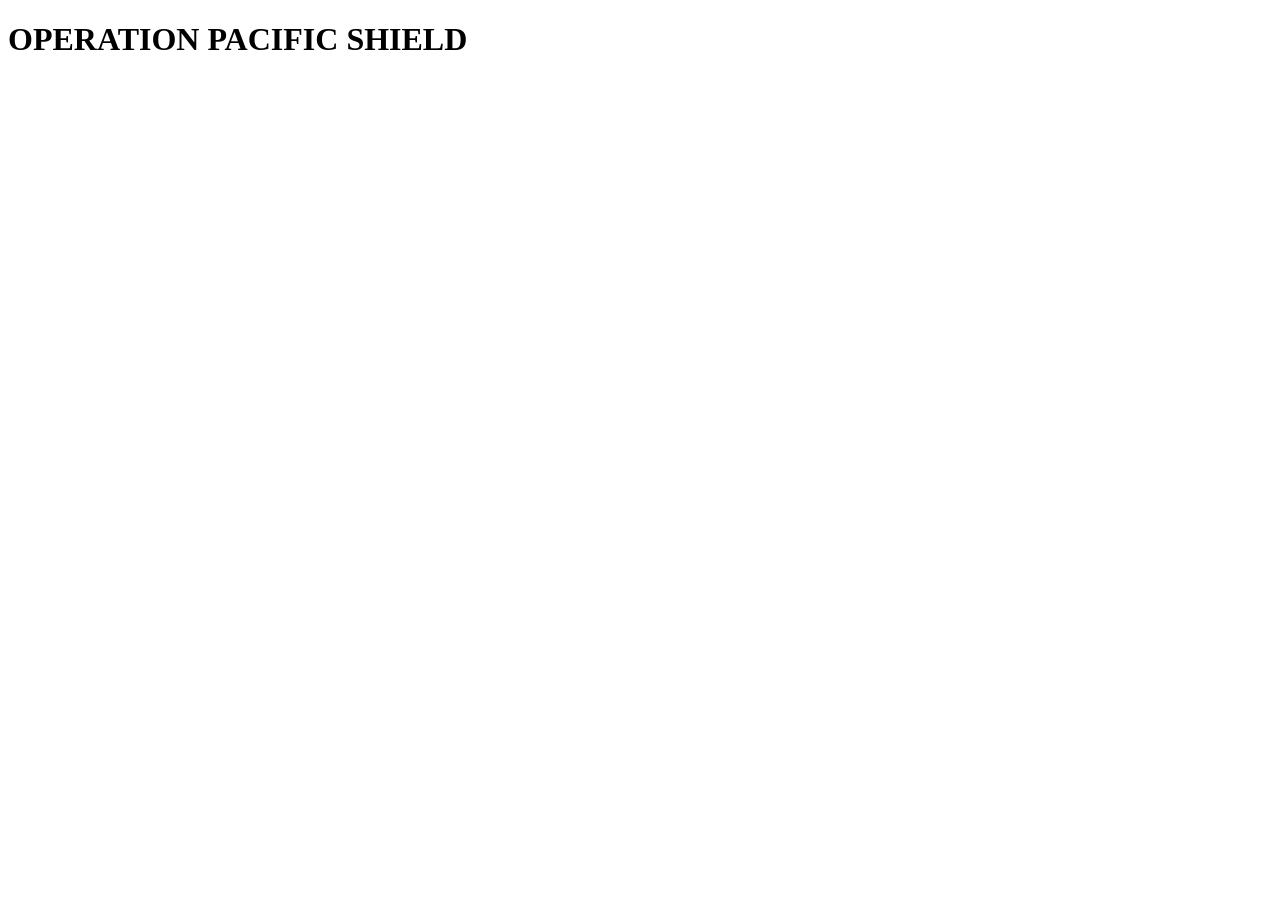
==== source/index.html @ 9c230652 "Publish editable Operation Pacific Shield project file: source/index.html" ====
<!DOCTYPE html><html lang="en"><head><meta charset="utf-8"><meta name="viewport" content="width=device-width, initial-scale=1, viewport-fit=cover"><title>Operation Pacific Shield</title><meta name="color-scheme" content="light dark">
<link rel="stylesheet" href="style.css"></head><body>
<header><h1>OPERATION PACIFIC SHIELD</h1><span class="st" id="top"></span></header>
<div id="opsAlert" role="alert" hidden></div><nav id="nav"></nav><main id="v"></main>
<script src="app.js"></script></body></html>
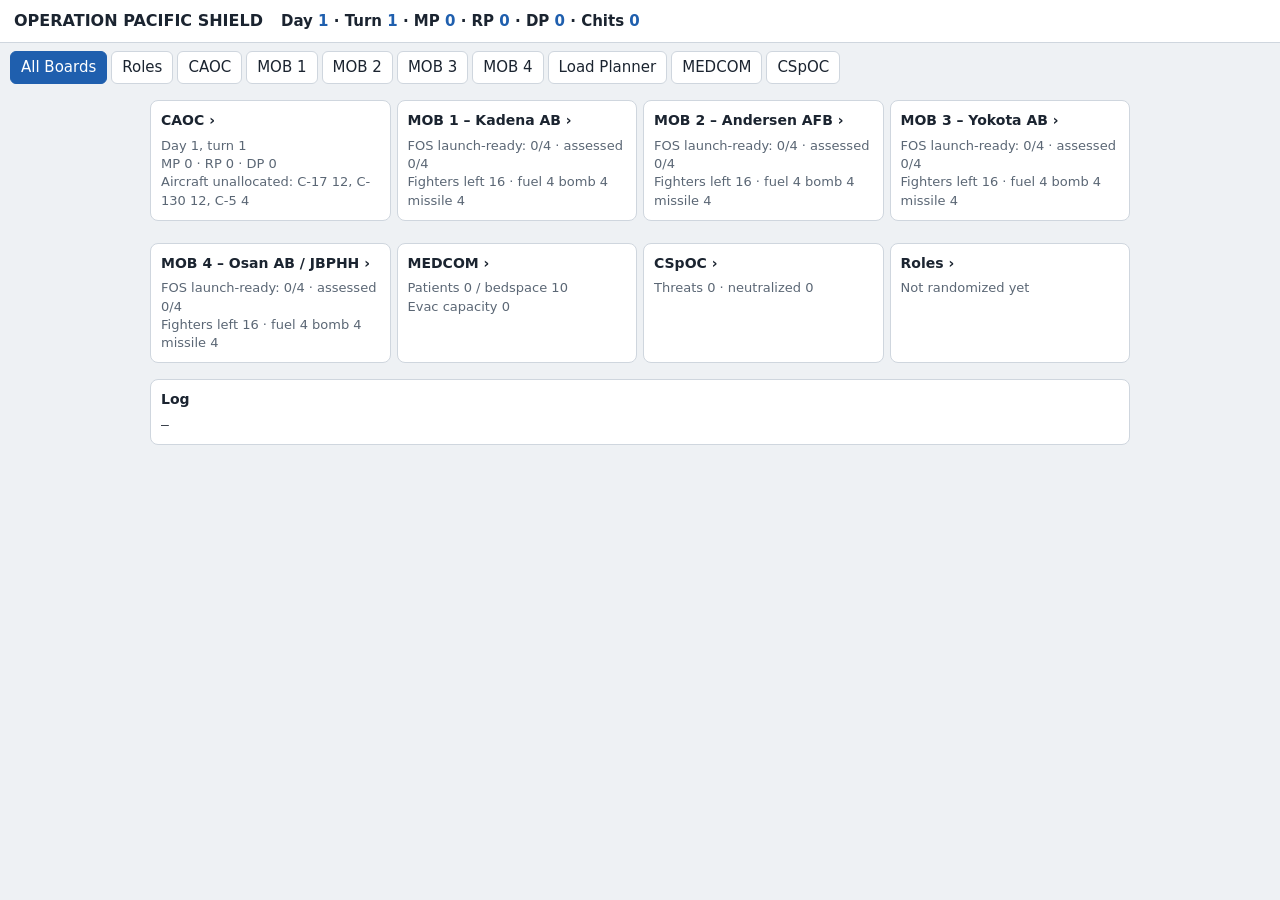
==== commit 039662f5: "Merge new OPS package features while preserving validated game rules and layout" ====
--- a/source/index.html
+++ b/source/index.html
@@ -2,4 +2,5 @@
 <link rel="stylesheet" href="style.css"></head><body>
 <header><h1>OPERATION PACIFIC SHIELD</h1><span class="st" id="top"></span></header>
 <div id="opsAlert" role="alert" hidden></div><nav id="nav"></nav><main id="v"></main>
-<script src="app.js"></script></body></html>
+<script src="app.js"></script>
+<script src="menu.js"></script></body></html>
--- a/source/style.css
+++ b/source/style.css
@@ -0,0 +1,15 @@
+:root{--bg:#eef1f4;--card:#fff;--ink:#1b2430;--mut:#5b6775;--ac:#1f5fae;--ok:#2e8b3d;--bad:#c0392b;--ln:#cfd6de;box-sizing:border-box;padding-top:env(safe-area-inset-top,0px);padding-bottom:env(safe-area-inset-bottom,0px)}
+@media (prefers-color-scheme:dark){:root:not([data-theme=light]){--bg:#14181d;--card:#1d242c;--ink:#e6ebf0;--mut:#93a0ae;--ac:#5aa0ee;--ok:#5cc16b;--bad:#ef6a5b;--ln:#33404d}}
+*{box-sizing:border-box}body{margin:0;background:var(--bg);color:var(--ink);font:15px/1.4 system-ui,sans-serif}
+header{padding:10px 14px;display:flex;flex-wrap:wrap;gap:10px;align-items:center;background:var(--card);border-bottom:1px solid var(--ln)}
+h1{font-size:16px;margin:0 8px 0 0}.st{font-weight:600}.st b{color:var(--ac)}
+nav{display:flex;gap:4px;overflow-x:auto;padding:8px 10px}nav button{white-space:nowrap}
+main{padding:0 10px 30px;max-width:1000px;margin:auto}
+button{font:inherit;border:1px solid var(--ln);background:var(--card);color:var(--ink);border-radius:6px;padding:5px 10px;cursor:pointer}button.on{background:var(--ac);color:#fff;border-color:var(--ac)}
+.c{background:var(--card);border:1px solid var(--ln);border-radius:8px;padding:10px;margin:8px 0}.c h3{margin:0 0 6px;font-size:14px}
+.g{display:grid;grid-template-columns:repeat(auto-fill,minmax(200px,1fr));gap:6px}.t{border:1px solid var(--ln);border-radius:6px;padding:6px;cursor:pointer;font-size:13px}.t.d{background:var(--ok);color:#fff;border-color:var(--ok)}
+.m{color:var(--mut);font-size:13px}.r{display:flex;gap:6px;align-items:center;flex-wrap:wrap;margin:4px 0}input,select{font:inherit;width:70px;padding:3px;background:var(--bg);color:var(--ink);border:1px solid var(--ln);border-radius:5px}.bad{color:var(--bad)}.ok{color:var(--ok)}
+.sc{overflow-x:auto}pre{white-space:pre-wrap;margin:0;font-size:13px;max-height:160px;overflow:auto}
+
+#opsAlert{max-width:1000px;margin:7px auto;padding:11px 14px;border-radius:8px;border:2px solid #e57e46;color:#fff;background:#812431;font-weight:750;animation:limfacPulse .8s infinite alternate}#opsAlert[hidden]{display:none!important}@keyframes limfacPulse{from{box-shadow:0 0 3px #e83847}to{box-shadow:0 0 22px #f85866}}
+.flipdeck{width:140px;height:130px;padding:0;perspective:800px;border:0!important;background:transparent!important;color:inherit!important}.flipinner{display:block;width:100%;height:100%;position:relative;transform-style:preserve-3d;transition:transform .45s}.flipdeck.flipped .flipinner{transform:rotateY(180deg)}.cardfront,.cardback{position:absolute;inset:0;backface-visibility:hidden;display:flex;flex-direction:column;gap:8px;align-items:center;justify-content:center;border:2px solid var(--ac);border-radius:10px;padding:10px;background:var(--card);text-align:center}.cardfront b,.cardback b{font-size:17px}.cardfront small,.cardback small{font-size:11px;color:var(--mut)}.cardback{transform:rotateY(180deg);border-color:var(--ok)}.flipdeck:disabled{opacity:1}.flipdeck:focus-visible{outline:3px solid var(--ac);outline-offset:4px}.cardrow{align-items:stretch}.t{display:block;width:100%;text-align:left}.t.d{background:var(--ok);color:#fff}.tasktime{display:block;font-size:10px;margin-top:3px;opacity:.9}.endex{position:fixed;inset:0;background:#090b11e8;display:grid;place-items:center;z-index:500;padding:12px}.endex-content{background:var(--card);border:2px solid var(--ok);border-radius:14px;padding:26px;max-width:500px;text-align:center;box-shadow:0 0 34px #40996e55}.endex-content h2{font-size:26px;color:var(--ok)}.endex-content button{margin:5px}@media(prefers-reduced-motion:reduce){#opsAlert{animation:none}.flipinner{transition:none}}
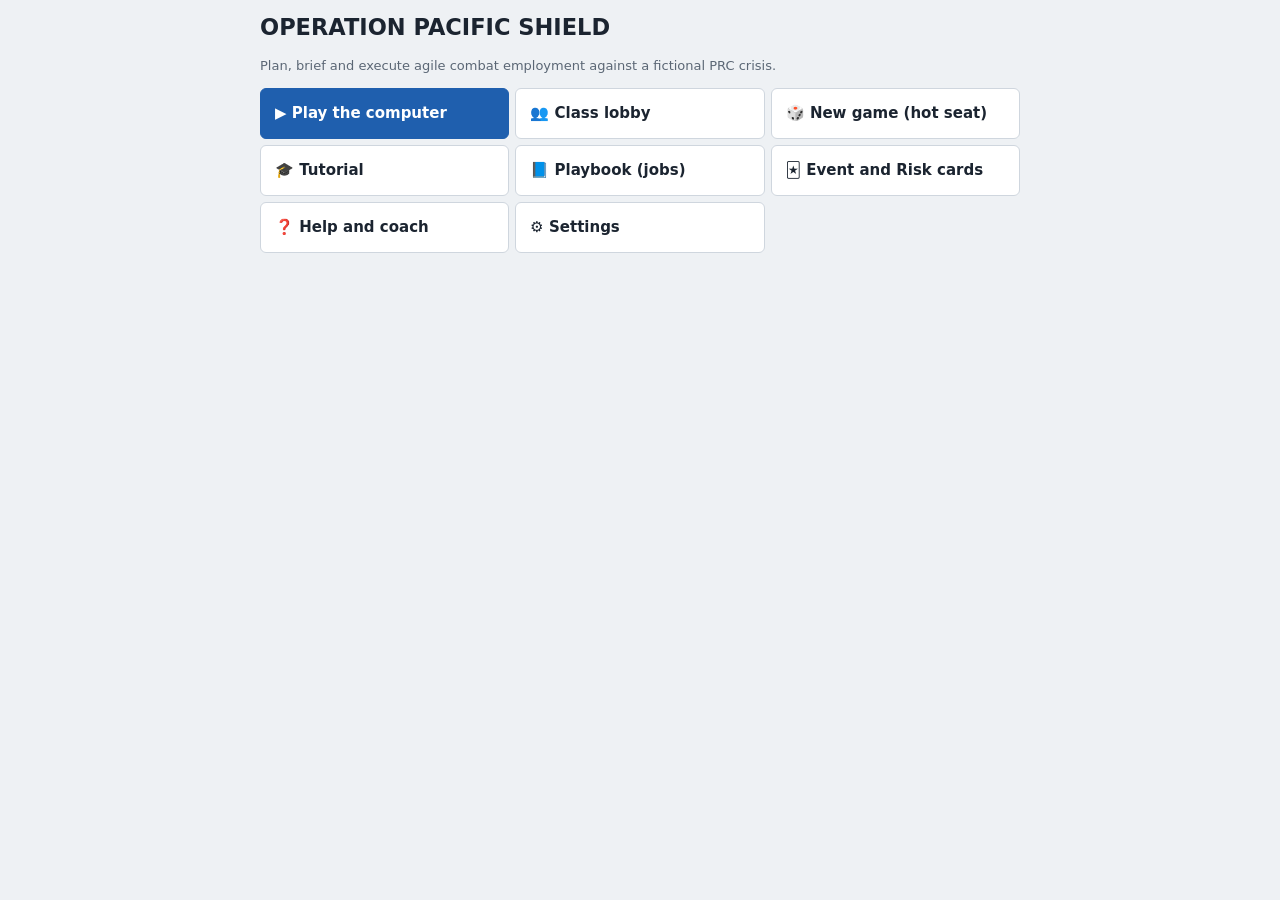
==== commit 6ba743d2: "Sync editable OPS source with tested merged tabletop game" ====
--- a/source/index.html
+++ b/source/index.html
@@ -1,6 +1 @@
-<!DOCTYPE html><html lang="en"><head><meta charset="utf-8"><meta name="viewport" content="width=device-width, initial-scale=1, viewport-fit=cover"><title>Operation Pacific Shield</title><meta name="color-scheme" content="light dark">
-<link rel="stylesheet" href="style.css"></head><body>
-<header><h1>OPERATION PACIFIC SHIELD</h1><span class="st" id="top"></span></header>
-<div id="opsAlert" role="alert" hidden></div><nav id="nav"></nav><main id="v"></main>
-<script src="app.js"></script>
-<script src="menu.js"></script></body></html>
+<!doctype html><html lang="en"><head><meta charset="utf-8"><meta name="viewport" content="width=device-width,initial-scale=1"><title>Operation Pacific Shield</title><link rel="stylesheet" href="style.css"></head><body><header><h1>OPERATION PACIFIC SHIELD</h1><span class="st" id="top"></span></header><div id="opsAlert" role="alert" hidden></div><nav id="nav"></nav><main id="v"></main><script src="images.js"></script><script src="app.js"></script><script src="menu.js"></script><script src="table.js"></script></body></html>
--- a/source/style.css
+++ b/source/style.css
@@ -13,3 +13,20 @@
 
 #opsAlert{max-width:1000px;margin:7px auto;padding:11px 14px;border-radius:8px;border:2px solid #e57e46;color:#fff;background:#812431;font-weight:750;animation:limfacPulse .8s infinite alternate}#opsAlert[hidden]{display:none!important}@keyframes limfacPulse{from{box-shadow:0 0 3px #e83847}to{box-shadow:0 0 22px #f85866}}
 .flipdeck{width:140px;height:130px;padding:0;perspective:800px;border:0!important;background:transparent!important;color:inherit!important}.flipinner{display:block;width:100%;height:100%;position:relative;transform-style:preserve-3d;transition:transform .45s}.flipdeck.flipped .flipinner{transform:rotateY(180deg)}.cardfront,.cardback{position:absolute;inset:0;backface-visibility:hidden;display:flex;flex-direction:column;gap:8px;align-items:center;justify-content:center;border:2px solid var(--ac);border-radius:10px;padding:10px;background:var(--card);text-align:center}.cardfront b,.cardback b{font-size:17px}.cardfront small,.cardback small{font-size:11px;color:var(--mut)}.cardback{transform:rotateY(180deg);border-color:var(--ok)}.flipdeck:disabled{opacity:1}.flipdeck:focus-visible{outline:3px solid var(--ac);outline-offset:4px}.cardrow{align-items:stretch}.t{display:block;width:100%;text-align:left}.t.d{background:var(--ok);color:#fff}.tasktime{display:block;font-size:10px;margin-top:3px;opacity:.9}.endex{position:fixed;inset:0;background:#090b11e8;display:grid;place-items:center;z-index:500;padding:12px}.endex-content{background:var(--card);border:2px solid var(--ok);border-radius:14px;padding:26px;max-width:500px;text-align:center;box-shadow:0 0 34px #40996e55}.endex-content h2{font-size:26px;color:var(--ok)}.endex-content button{margin:5px}@media(prefers-reduced-motion:reduce){#opsAlert{animation:none}.flipinner{transition:none}}
+#menu{position:fixed;inset:0;z-index:50;background:var(--bg);overflow:auto;padding:env(safe-area-inset-top,0px) 12px 20px;display:none}
+.mw{max-width:760px;margin:auto}.mw h2{margin:12px 0 4px}button.big{padding:14px;text-align:left;font-weight:600}details summary{cursor:pointer}
+
+/* New tabletop and physical-token flight controls: no changes to existing board layouts. */
+.vp{height:min(68vh,730px);min-height:320px;overflow:hidden;background:#222;border-radius:8px;cursor:grab;touch-action:none;position:relative}
+.vp img{transform-origin:0 0;max-width:none;width:100%;user-select:none;pointer-events:none;will-change:transform}
+.stk{position:relative;cursor:grab;border-radius:50%;display:inline-flex;align-items:center;justify-content:center}
+.stk.pk{outline:3px solid var(--ac);outline-offset:2px}
+.bd{position:absolute;right:-4px;bottom:-4px;background:var(--ac);color:#fff;border-radius:10px;padding:0 6px;font-size:12px}
+.bay{border:2px dashed var(--ln);border-radius:10px;padding:8px;margin:8px 0;min-height:110px;background:var(--bg)}
+.bay:focus-visible,.stk:focus-visible{outline:3px solid var(--ac)}
+.tray{gap:12px}
+.lim{position:fixed;inset:0;background:#000b;z-index:190;display:flex;align-items:center;justify-content:center;padding:16px}
+.lb{background:var(--card);border:3px solid #e0a000;border-radius:10px;max-width:480px;padding:18px;box-shadow:0 18px 50px #0008;animation:sh .35s}
+.lb h3{color:#c08b00;margin:0 0 8px}@keyframes sh{25%{transform:translateX(-8px)}75%{transform:translateX(8px)}}
+@media(max-width:720px){.vp{height:52vh;min-height:240px}.bay{min-height:130px}.r>select{width:auto;max-width:100%}}
+@media(prefers-reduced-motion:reduce){.lb{animation:none}}
